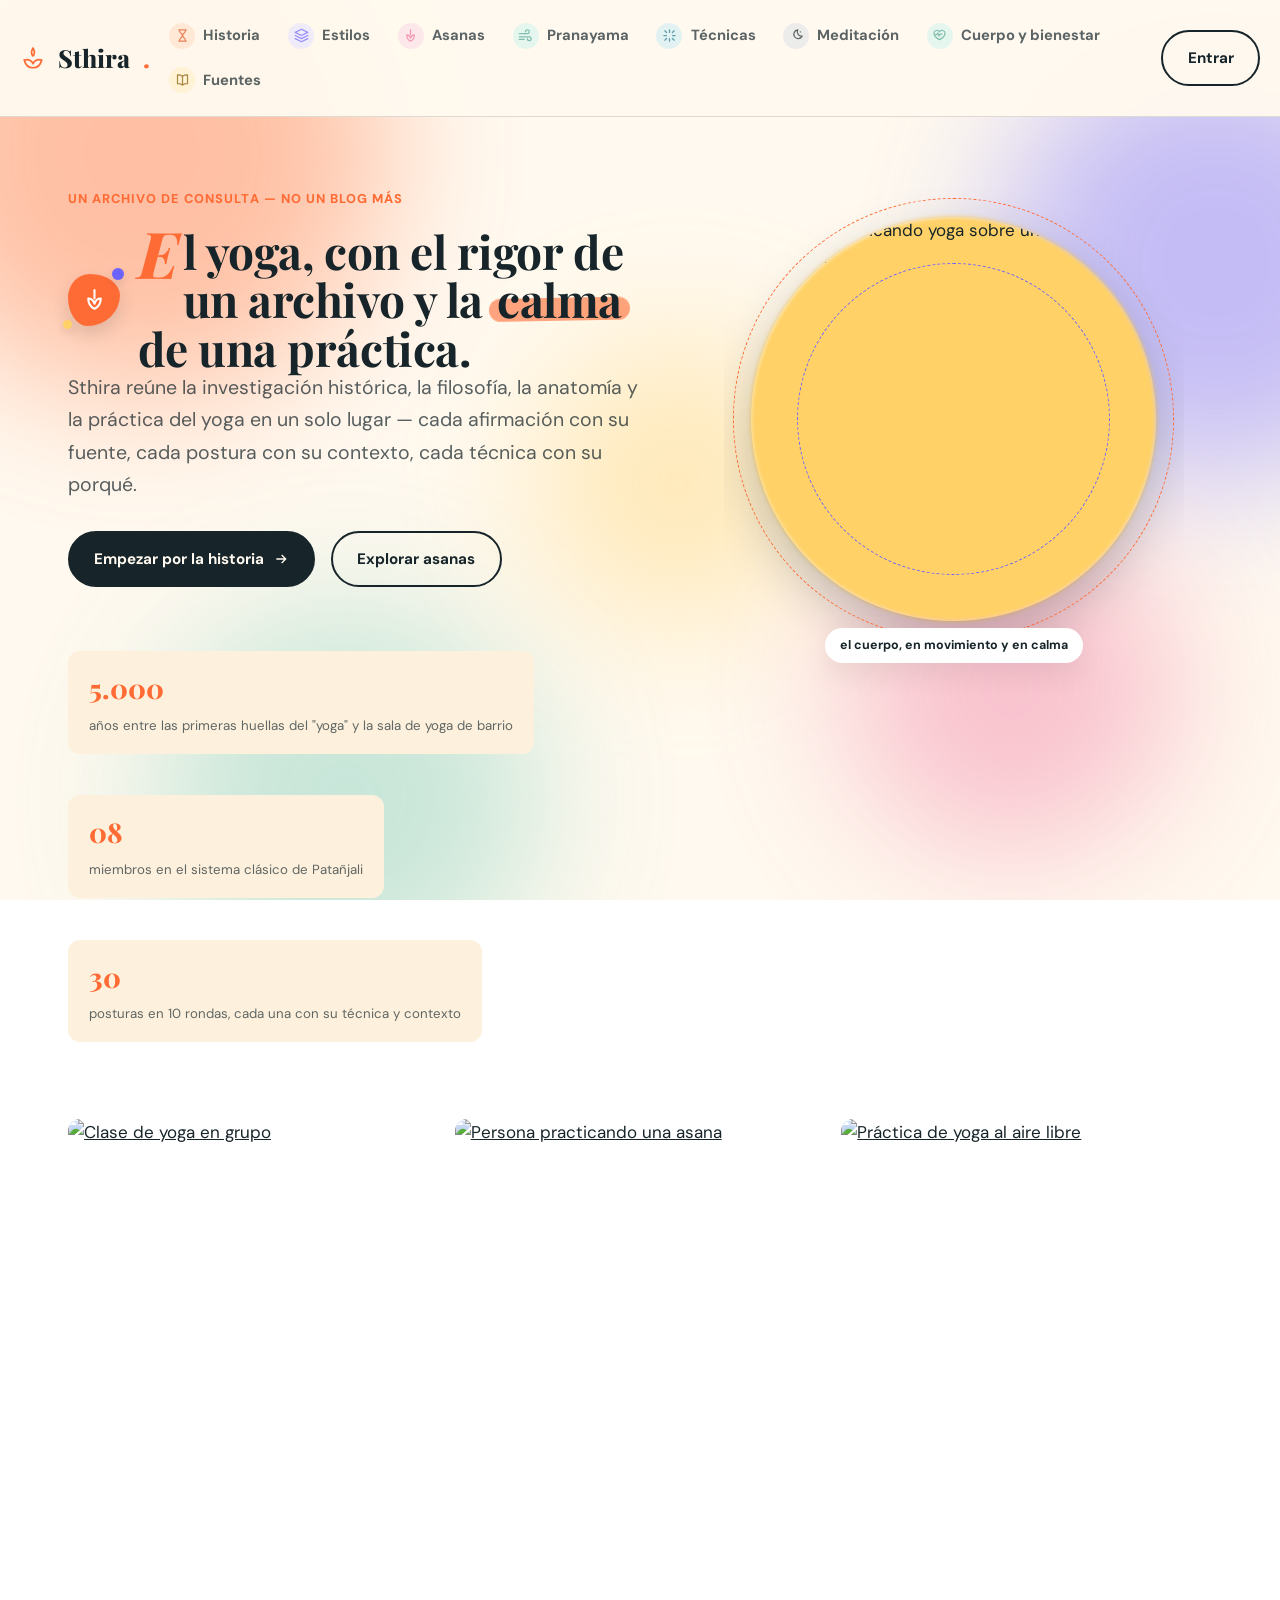
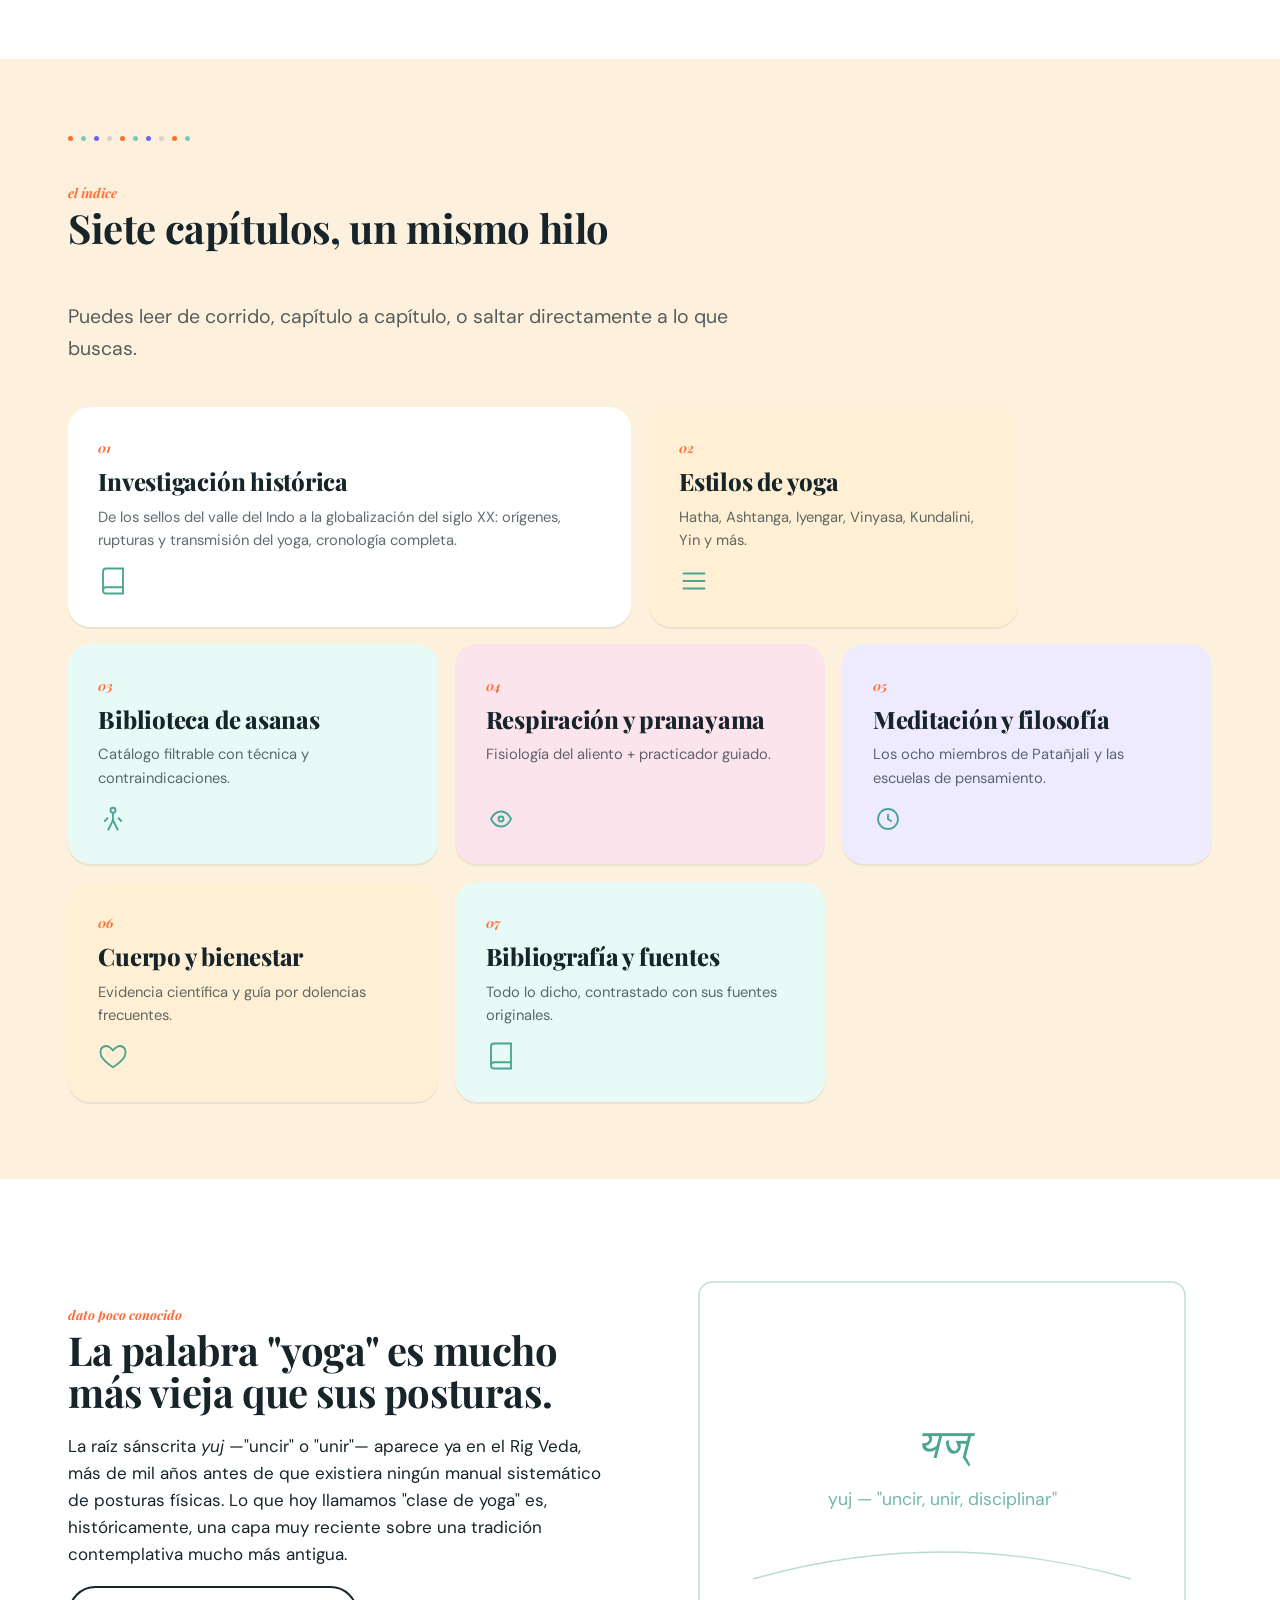
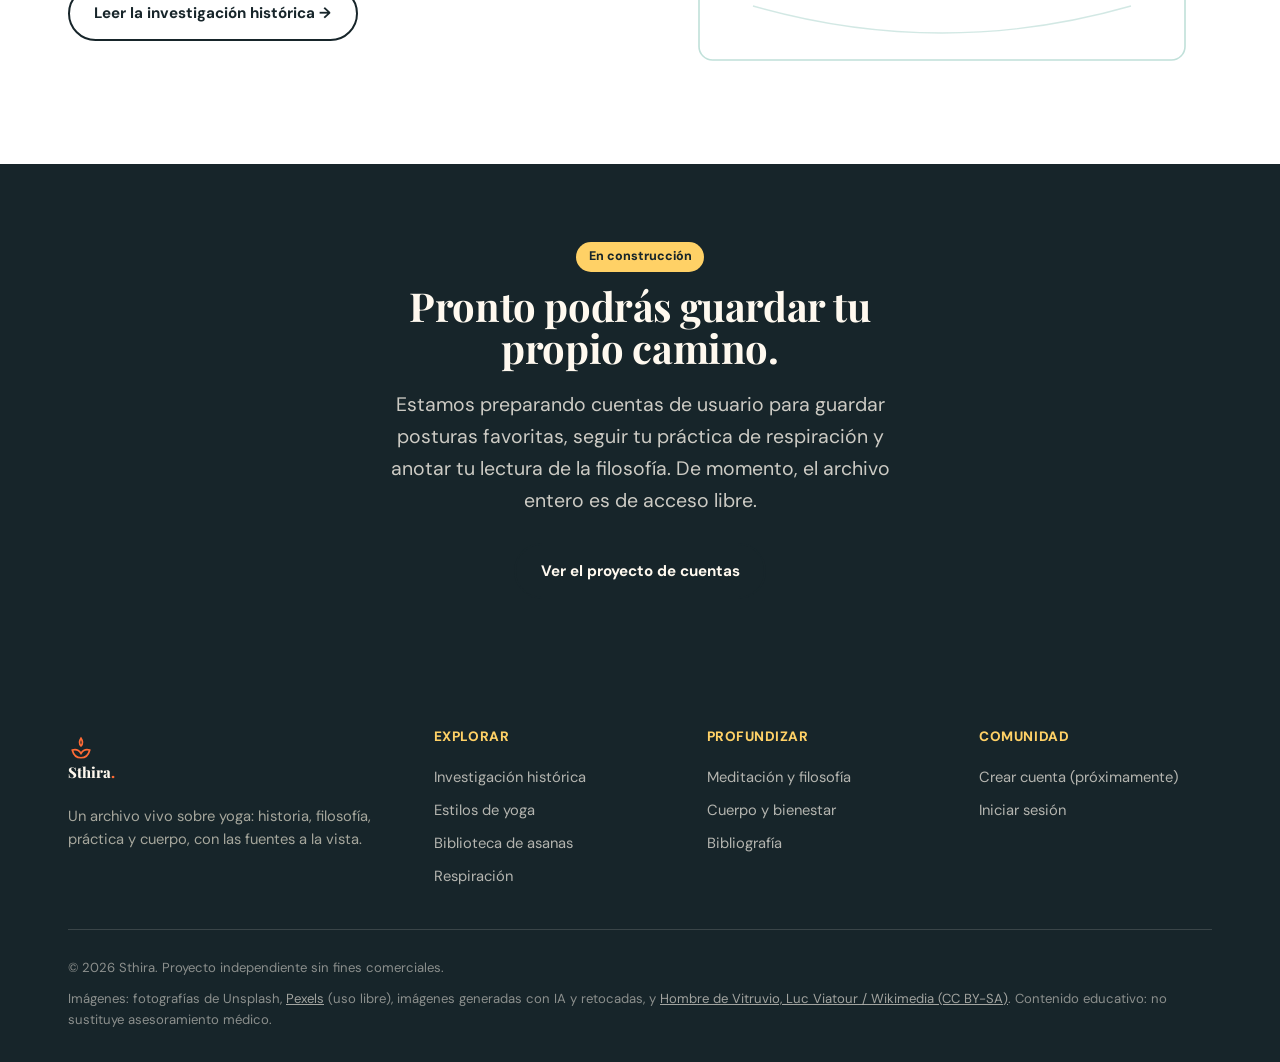
==== index.html @ c4724c8c "Anade fotos de Baddha Konasana y Malasana y actualiza textos - Fotos propias en Angulo atado y Guirn" ====
﻿<!DOCTYPE html>
<html lang="es">
<head>
<meta charset="UTF-8">
<meta name="viewport" content="width=device-width, initial-scale=1.0">
<meta name="google-site-verification" content="AKSec8oZt4hcXTDNZvtYRy0abEBon9vSkRUZKXceVME" />
<title>Sthira — un archivo vivo sobre yoga</title>
<meta name="description" content="Historia, filosofía, asanas, respiración y ciencia del yoga, con las fuentes siempre a la vista.">
<meta name="robots" content="index, follow">
<link rel="canonical" href="https://www.insideout.es/">
<meta property="og:type" content="website">
<meta property="og:site_name" content="Sthira">
<meta property="og:locale" content="es_ES">
<meta property="og:title" content="Sthira — un archivo vivo sobre yoga">
<meta property="og:description" content="Historia, filosofía, asanas, respiración y ciencia del yoga, con las fuentes siempre a la vista.">
<meta property="og:url" content="https://www.insideout.es/">
<meta property="og:image" content="https://images.unsplash.com/photo-1484452330304-377cdeb05340?auto=format&fit=crop&w=1200&h=630&q=80">
<meta name="twitter:card" content="summary_large_image">
<meta name="twitter:title" content="Sthira — un archivo vivo sobre yoga">
<meta name="twitter:description" content="Historia, filosofía, asanas, respiración y ciencia del yoga, con las fuentes siempre a la vista.">
<meta name="twitter:image" content="https://images.unsplash.com/photo-1484452330304-377cdeb05340?auto=format&fit=crop&w=1200&h=630&q=80">
<link rel="stylesheet" href="css/styles.css?v=18">
<script type="application/ld+json">
{
  "@context": "https://schema.org",
  "@type": "WebSite",
  "name": "Sthira",
  "url": "https://www.insideout.es/",
  "description": "Historia, filosofía, asanas, respiración y ciencia del yoga, con las fuentes siempre a la vista.",
  "inLanguage": "es",
  "publisher": {
    "@type": "Organization",
    "name": "Sthira",
    "url": "https://www.insideout.es/"
  }
}
</script>
</head>
<body>
<div class="mesh-bg" aria-hidden="true">
  <span class="m1"></span><span class="m2"></span><span class="m3"></span><span class="m4"></span><span class="m5"></span>
</div>

<header class="site-header">
  <nav class="container nav">
    <a href="index.html" class="logo">
      <svg class="mark" viewBox="0 0 24 24" fill="none" stroke="currentColor" stroke-width="1.6"><path d="M12 3c-2 3-2 5 0 7 2-2 2-4 0-7Z"/><path d="M4 14c3-1 6 0 8 3 2-3 5-4 8-3-1 4-4 7-8 7s-7-3-8-7Z"/></svg>
      Sthira<em>.</em>
    </a>
    <button class="nav-toggle" aria-label="Abrir menú" aria-expanded="false">
      <svg viewBox="0 0 24 24" fill="none" stroke="currentColor" stroke-width="1.8"><path d="M3 6h18M3 12h18M3 18h18"/></svg>
    </button>
    <ul class="nav-links">
      <li class="nav-home"><a href="index.html" class="active"><span class="nav-icon nic-orange"><svg viewBox="0 0 24 24" fill="none" stroke="currentColor" stroke-width="2" stroke-linecap="round" stroke-linejoin="round"><path d="M3 10.5 12 3l9 7.5"/><path d="M5 9.5V21h14V9.5"/><path d="M9 21v-6h6v6"/></svg></span>Inicio</a></li>
      <li><a href="historia.html"><span class="nav-icon nic-orange"><svg viewBox="0 0 24 24" fill="none" stroke="currentColor" stroke-width="2" stroke-linecap="round" stroke-linejoin="round"><path d="M6 3h12M6 21h12M7 3c0 5 5 6 5 9s-5 4-5 9M17 3c0 5-5 6-5 9s5 4 5 9"/></svg></span>Historia</a></li>
      <li><a href="estilos.html"><span class="nav-icon nic-purple"><svg viewBox="0 0 24 24" fill="none" stroke="currentColor" stroke-width="2" stroke-linecap="round" stroke-linejoin="round"><path d="M12 2 2 7l10 5 10-5-10-5Z"/><path d="M2 12l10 5 10-5"/><path d="M2 17l10 5 10-5"/></svg></span>Estilos</a></li>
      <li><a href="asanas.html"><span class="nav-icon nic-pink"><svg viewBox="0 0 24 24" fill="none" stroke="currentColor" stroke-width="2" stroke-linecap="round" stroke-linejoin="round"><path d="M12 21c-4-2-6-6-6-10 3 0 5 2 6 5 1-3 3-5 6-5 0 4-2 8-6 10Z"/><path d="M12 11V3"/></svg></span>Asanas</a></li>
      <li><a href="respiracion.html"><span class="nav-icon nic-mint"><svg viewBox="0 0 24 24" fill="none" stroke="currentColor" stroke-width="2" stroke-linecap="round" stroke-linejoin="round"><path d="M2 9h13a3 3 0 1 0-3-3"/><path d="M2 14h16a3 3 0 1 1-3 3"/><path d="M2 18h8"/></svg></span>Pranayama</a></li>
      <li><a href="tecnicas.html"><span class="nav-icon nic-teal"><svg viewBox="0 0 24 24" fill="none" stroke="currentColor" stroke-width="2" stroke-linecap="round" stroke-linejoin="round"><path d="M12 3v4M12 17v4M4.5 4.5l2.8 2.8M16.7 16.7l2.8 2.8M3 12h4M17 12h4M4.5 19.5l2.8-2.8M16.7 7.3l2.8-2.8"/></svg></span>Técnicas</a></li>
      <li><a href="meditacion.html"><span class="nav-icon nic-ink"><svg viewBox="0 0 24 24" fill="none" stroke="currentColor" stroke-width="2" stroke-linecap="round" stroke-linejoin="round"><path d="M14 3a7 7 0 1 0 7 10 7 7 0 0 1-7-10Z"/><circle cx="18.2" cy="6.3" r="1" fill="currentColor" stroke="none"/></svg></span>Meditación</a></li>
      <li><a href="bienestar.html"><span class="nav-icon nic-mint"><svg viewBox="0 0 24 24" fill="none" stroke="currentColor" stroke-width="2" stroke-linecap="round" stroke-linejoin="round"><path d="M20.8 8.6c0 5-8.8 10-8.8 10s-8.8-5-8.8-10a4.8 4.8 0 0 1 8.8-2.7 4.8 4.8 0 0 1 8.8 2.7Z"/><path d="M5.5 10.5h2.3l1.5-2.6L11.5 13l1.4-3.3h3.1"/></svg></span>Cuerpo y bienestar</a></li>
      <li><a href="bibliografia.html"><span class="nav-icon nic-yellow"><svg viewBox="0 0 24 24" fill="none" stroke="currentColor" stroke-width="2" stroke-linecap="round" stroke-linejoin="round"><path d="M12 5C10 3.5 7 3 4 3v14c3 0 6 .5 8 2 2-1.5 5-2 8-2V3c-3 0-6 .5-8 2Z"/><path d="M12 5v14"/></svg></span>Fuentes</a></li>
    </ul>
    <div class="nav-actions">
      <a href="cuenta.html" class="btn btn-ghost">Entrar</a>
    </div>
  </nav>
</header>

<main>
  <!-- HERO -->
  <section class="hero">
    <div class="container hero-grid">
      <div>
        <span class="hero-kicker">Un archivo de consulta — no un blog más</span>
        <div class="title-row">
          <div class="title-badge-wrap">
          <div class="title-badge badge-orange">
            <svg viewBox="0 0 24 24" fill="none" stroke="currentColor" stroke-width="2" stroke-linecap="round" stroke-linejoin="round"><path d="M12 21c-4-2-6-6-6-10 3 0 5 2 6 5 1-3 3-5 6-5 0 4-2 8-6 10Z"/><path d="M12 11V3"/></svg>
          </div>
          <span class="sticker-dot" style="width:12px;height:12px; background:var(--purple); top:-6px; right:-4px;"></span>
          <span class="sticker-dot" style="width:9px;height:9px; background:var(--yellow); bottom:-3px; left:-5px; animation-delay:-1.4s;"></span>
        </div>
          <h1><span class="dropcap">E</span>l yoga, con el rigor de un archivo y la <span class="marker" style="--mk:var(--orange)">calma</span> de una práctica.</h1>
        </div>
        <p class="lede">Sthira reúne la investigación histórica, la filosofía, la anatomía y la práctica del yoga en un solo lugar — cada afirmación con su fuente, cada postura con su contexto, cada técnica con su porqué.</p>
        <div class="hero-actions">
          <a href="historia.html" class="btn btn-solid">Empezar por la historia <svg viewBox="0 0 24 24" fill="none" stroke="currentColor" stroke-width="2"><path d="M5 12h14M13 6l6 6-6 6"/></svg></a>
          <a href="asanas.html" class="btn btn-ghost">Explorar asanas</a>
        </div>

        <div class="facts-strip">
          <div class="fact"><span class="fact-num">5.000</span><span class="fact-label">años entre las primeras huellas del "yoga" y la sala de yoga de barrio</span></div>
          <div class="fact"><span class="fact-num">08</span><span class="fact-label">miembros en el sistema clásico de Patañjali</span></div>
          <div class="fact"><span class="fact-num">30</span><span class="fact-label">posturas en 10 rondas, cada una con su técnica y contexto</span></div>
        </div>
      </div>

      <div class="photo-hero-wrap">
        <div class="photo-hero">
          <div class="halo"></div>
          <img src="https://images.unsplash.com/photo-1484452330304-377cdeb05340?auto=format&fit=crop&w=900&q=80" alt="Silueta practicando yoga sobre un acantilado al atardecer">
          <div class="orbit"></div>
          <div class="orbit orbit-b"></div>
        </div>
        <div class="photo-caption">el cuerpo, en movimiento y en calma</div>
      </div>
    </div>
  </section>

  <!-- GALERÍA -->
  <section>
    <div class="container">
      <div class="gallery">
        <a href="estilos.html"><img src="https://images.unsplash.com/photo-1544367567-0f2fcb009e0b?auto=format&fit=crop&w=800&q=80" alt="Clase de yoga en grupo"></a>
        <a href="asanas.html"><img src="https://images.unsplash.com/photo-1518611012118-696072aa579a?auto=format&fit=crop&w=800&q=80" alt="Persona practicando una asana"></a>
        <a href="bienestar.html"><img src="https://images.unsplash.com/photo-1506126613408-eca07ce68773?auto=format&fit=crop&w=800&q=80" alt="Práctica de yoga al aire libre"></a>
      </div>
    </div>
  </section>

  <!-- MAPA DEL SITIO -->
  <section class="section-alt">
    <div class="container">
      <div class="dot-rule"><span></span><span></span><span></span><span></span><span></span><span></span><span></span><span></span><span></span><span></span></div>
      <div class="section-head">
        <div>
          <span class="num">el índice</span>
          <h2 class="mt-0">Siete capítulos, un mismo hilo</h2>
        </div>
        <p class="lede" style="margin:0;">Puedes leer de corrido, capítulo a capítulo, o saltar directamente a lo que buscas.</p>
      </div>
      <div class="bento">
        <a href="historia.html" class="bento-item big">
          <span class="num">01</span>
          <h4>Investigación histórica</h4>
          <p>De los sellos del valle del Indo a la globalización del siglo XX: orígenes, rupturas y transmisión del yoga, cronología completa.</p>
          <svg class="icon" viewBox="0 0 24 24" fill="none" stroke="currentColor" stroke-width="1.5"><path d="M4 19.5A2.5 2.5 0 0 1 6.5 17H20"/><path d="M6.5 2H20v20H6.5A2.5 2.5 0 0 1 4 19.5v-15A2.5 2.5 0 0 1 6.5 2Z"/></svg>
          <span class="go">→</span>
        </a>
        <a href="estilos.html" class="bento-item">
          <span class="num">02</span>
          <h4>Estilos de yoga</h4>
          <p>Hatha, Ashtanga, Iyengar, Vinyasa, Kundalini, Yin y más.</p>
          <svg class="icon" viewBox="0 0 24 24" fill="none" stroke="currentColor" stroke-width="1.5"><path d="M3 12h18M3 6h18M3 18h18"/></svg>
          <span class="go">→</span>
        </a>
        <a href="asanas.html" class="bento-item">
          <span class="num">03</span>
          <h4>Biblioteca de asanas</h4>
          <p>Catálogo filtrable con técnica y contraindicaciones.</p>
          <svg class="icon" viewBox="0 0 24 24" fill="none" stroke="currentColor" stroke-width="1.5"><circle cx="12" cy="5" r="2"/><path d="M12 7v6l-4 8M12 13l4 8M8 11l-3 3M16 11l3 3"/></svg>
          <span class="go">→</span>
        </a>
        <a href="respiracion.html" class="bento-item">
          <span class="num">04</span>
          <h4>Respiración y pranayama</h4>
          <p>Fisiología del aliento + practicador guiado.</p>
          <svg class="icon" viewBox="0 0 24 24" fill="none" stroke="currentColor" stroke-width="1.5"><path d="M4 12c2-4 5-6 8-6s6 2 8 6c-2 4-5 6-8 6s-6-2-8-6Z"/><circle cx="12" cy="12" r="2"/></svg>
          <span class="go">→</span>
        </a>
        <a href="meditacion.html" class="bento-item">
          <span class="num">05</span>
          <h4>Meditación y filosofía</h4>
          <p>Los ocho miembros de Patañjali y las escuelas de pensamiento.</p>
          <svg class="icon" viewBox="0 0 24 24" fill="none" stroke="currentColor" stroke-width="1.5"><circle cx="12" cy="12" r="8"/><path d="M12 8v4l3 2"/></svg>
          <span class="go">→</span>
        </a>
        <a href="bienestar.html" class="bento-item">
          <span class="num">06</span>
          <h4>Cuerpo y bienestar</h4>
          <p>Evidencia científica y guía por dolencias frecuentes.</p>
          <svg class="icon" viewBox="0 0 24 24" fill="none" stroke="currentColor" stroke-width="1.5"><path d="M12 21s-7-4.5-9.5-9C1 8 2.5 4 6.5 4c2 0 3.5 1.2 5.5 3.5C14 5.2 15.5 4 17.5 4 21.5 4 23 8 21.5 12 19 16.5 12 21 12 21Z"/></svg>
          <span class="go">→</span>
        </a>
        <a href="bibliografia.html" class="bento-item">
          <span class="num">07</span>
          <h4>Bibliografía y fuentes</h4>
          <p>Todo lo dicho, contrastado con sus fuentes originales.</p>
          <svg class="icon" viewBox="0 0 24 24" fill="none" stroke="currentColor" stroke-width="1.5"><path d="M4 19.5A2.5 2.5 0 0 1 6.5 17H20"/><path d="M6.5 2H20v20H6.5A2.5 2.5 0 0 1 4 19.5v-15A2.5 2.5 0 0 1 6.5 2Z"/></svg>
          <span class="go">→</span>
        </a>
      </div>
    </div>
  </section>

  <!-- DATO DESTACADO -->
  <section>
    <div class="container split">
      <div>
        <span class="num">dato poco conocido</span>
        <h2>La palabra "yoga" es mucho más vieja que sus posturas.</h2>
        <p>La raíz sánscrita <em>yuj</em> —"uncir" o "unir"— aparece ya en el Rig Veda, más de mil años antes de que existiera ningún manual sistemático de posturas físicas. Lo que hoy llamamos "clase de yoga" es, históricamente, una capa muy reciente sobre una tradición contemplativa mucho más antigua.</p>
        <a href="historia.html" class="btn btn-ghost">Leer la investigación histórica →</a>
      </div>
      <svg viewBox="0 0 400 320" style="color:var(--mint-d);">
        <rect x="20" y="20" width="360" height="280" rx="10" fill="none" stroke="currentColor" stroke-width="1.2" opacity="0.35"/>
        <text x="200" y="150" text-anchor="middle" font-family="Playfair Display, serif" font-style="italic" font-size="30" fill="currentColor">यज्</text>
        <text x="200" y="185" text-anchor="middle" font-family="DM Sans, sans-serif" font-size="13" fill="currentColor" opacity="0.8">yuj — "uncir, unir, disciplinar"</text>
        <path d="M60 240 Q200 200 340 240" fill="none" stroke="currentColor" stroke-width="1" opacity="0.4"/>
        <path d="M60 260 Q200 300 340 260" fill="none" stroke="currentColor" stroke-width="1" opacity="0.25"/>
      </svg>
    </div>
  </section>

  <!-- CUENTA / CTA -->
  <section class="bg-ink">
    <div class="container center" style="max-width:640px;">
      <span class="pill" style="background: var(--yellow); color: var(--ink);">En construcción</span>
      <h2 style="margin-top:.8rem;">Pronto podrás guardar tu propio camino.</h2>
      <p class="lede" style="margin:0 auto 1.6rem;">Estamos preparando cuentas de usuario para guardar posturas favoritas, seguir tu práctica de respiración y anotar tu lectura de la filosofía. De momento, el archivo entero es de acceso libre.</p>
      <a href="cuenta.html" class="btn btn-solid">Ver el proyecto de cuentas</a>
    </div>
  </section>
</main>

<footer class="site-footer">
  <div class="container">
    <div class="footer-grid">
      <div>
        <a href="index.html" class="logo" style="margin-bottom:1rem; color:var(--cream);">
          <svg class="mark" viewBox="0 0 24 24" fill="none" stroke="currentColor" stroke-width="1.6"><path d="M12 3c-2 3-2 5 0 7 2-2 2-4 0-7Z"/><path d="M4 14c3-1 6 0 8 3 2-3 5-4 8-3-1 4-4 7-8 7s-7-3-8-7Z"/></svg>
          Sthira<em>.</em>
        </a>
        <p style="max-width:34ch; font-size:.92rem; color:rgba(243,236,218,0.65);">Un archivo vivo sobre yoga: historia, filosofía, práctica y cuerpo, con las fuentes a la vista.</p>
      </div>
      <div>
        <h4>Explorar</h4>
        <a href="historia.html">Investigación histórica</a>
        <a href="estilos.html">Estilos de yoga</a>
        <a href="asanas.html">Biblioteca de asanas</a>
        <a href="respiracion.html">Respiración</a>
      </div>
      <div>
        <h4>Profundizar</h4>
        <a href="meditacion.html">Meditación y filosofía</a>
        <a href="bienestar.html">Cuerpo y bienestar</a>
        <a href="bibliografia.html">Bibliografía</a>
      </div>
      <div>
        <h4>Comunidad</h4>
        <a href="cuenta.html">Crear cuenta (próximamente)</a>
        <a href="cuenta.html">Iniciar sesión</a>
      </div>
    </div>
    <div class="footer-bottom">
      <span>© <span class="year"></span> Sthira. Proyecto independiente sin fines comerciales.</span>
      <span>Imágenes: fotografías de Unsplash, <a href="https://www.pexels.com/es-es/license/" target="_blank" rel="noopener">Pexels</a> (uso libre), imágenes generadas con IA y retocadas, y <a href="https://commons.wikimedia.org/wiki/File:Da_Vinci_Vitruve_Luc_Viatour.jpg" target="_blank" rel="noopener">Hombre de Vitruvio, Luc Viatour / Wikimedia (CC BY-SA)</a>. Contenido educativo: no sustituye asesoramiento médico.</span>
    </div>
  </div>
</footer>

<script src="js/main.js?v=18"></script>
</body>
</html>
---- css/styles.css ----
/* =========================================================
   STHIRA — sistema de diseño v3 ("vistoso")
   Tipografía: Playfair Display (titulares) + DM Sans (cuerpo)
   Paleta viva de bloques de color + fotografía real
   ========================================================= */

@import url('https://fonts.googleapis.com/css2?family=Playfair+Display:ital,wght@0,600;0,700;0,800;1,600&family=DM+Sans:wght@400;500;600;700;800&family=Noto+Sans+Devanagari:wght@400;600&display=swap');

:root{
  --ink:      #17252A;
  --ink-2:    #223339;
  --cream:    #FFF9EF;
  --cream-2:  #FDF1DD;
  --orange:   #FF6B35;
  --orange-d: #E2551F;
  --yellow:   #FFD166;
  --mint:     #77CBB9;
  --mint-d:   #4CA593;
  --pink:     #EF709B;
  --purple:   #6C63FF;
  --line: rgba(23,37,42,0.14);
  --line-soft: rgba(23,37,42,0.08);

  --serif: 'Playfair Display', Georgia, serif;
  --sans: 'DM Sans', -apple-system, BlinkMacSystemFont, sans-serif;
  --deva: 'Noto Sans Devanagari', var(--serif);

  --maxw: 1240px;
  --radius: 22px;
  --radius-s: 12px;
  --pill: 999px;
}

*,*::before,*::after{ box-sizing: border-box; }
html{ scroll-behavior: smooth; }
body{
  margin:0;
  color: var(--ink);
  font-family: var(--sans);
  font-size: 17px;
  line-height: 1.6;
  -webkit-font-smoothing: antialiased;
}

img,svg{ max-width:100%; display:block; }
a{ color: inherit; }
ul{ margin:0; padding:0; list-style:none; }

h1,h2,h3,h4{
  font-family: var(--serif);
  font-weight: 700;
  line-height: 1.05;
  margin: 0 0 .5em 0;
  color: var(--ink);
  letter-spacing: -0.01em;
}
h1{ font-size: clamp(2rem, 3.6vw, 3.1rem); }
h2{ font-size: clamp(1.7rem, 3.4vw, 2.5rem); }
h3{ font-size: 1.5rem; font-weight: 700;}
h4{ font-size: 1.1rem; font-weight:700; font-family: var(--sans); }

p{ margin: 0 0 1em 0; max-width: 66ch; }
.lede{ font-size: 1.22rem; color: var(--ink); opacity:.72; max-width: 54ch; font-weight:400; line-height:1.65; }

.container{ max-width: var(--maxw); margin: 0 auto; padding: 0 clamp(1.25rem, 4vw, 3rem); }

.dropcap{
  float:left; font-family: var(--serif); font-style:italic; color: var(--orange);
  font-size: 1.4em; line-height: .8; padding-right:.07em; font-weight:800;
}

/* Buttons — full pill, bold */
.btn{
  display:inline-flex; align-items:center; gap:.55em;
  font-family: var(--sans); font-weight:700; font-size:.95rem;
  padding:.9em 1.6em;
  border-radius: var(--pill);
  border: 2px solid var(--ink);
  background: transparent;
  color: var(--ink);
  cursor:pointer;
  text-decoration:none;
  transition: background .18s ease, color .18s ease, transform .12s ease;
}
.btn svg{ width:16px; height:16px; transition: transform .18s ease; }
.btn:hover{ transform: translateY(-2px); }
.btn:hover svg{ transform: translateX(3px); }
.btn-solid{ background: var(--ink); color: var(--cream); border-color: var(--ink); }
.btn-solid:hover{ background: var(--orange); border-color: var(--orange); color:#fff; }
.btn-ghost{ border-color: var(--ink); }
.btn-ghost:hover{ background: var(--ink); color: var(--cream); }
.btn[disabled], .btn.is-disabled{ opacity:.45; cursor:not-allowed; transform:none !important; }

.pill{
  display:inline-flex; align-items:center; gap:.5em; font-size:.78rem; font-weight:800;
  padding:.4em 1em; border-radius:var(--pill);
  background: var(--yellow); color: var(--ink);
}

.num{
  font-family: var(--serif); font-style: italic; color: var(--orange);
  font-size: .82rem; font-weight:700;
}

.dot-rule{ display:flex; gap:8px; align-items:center; margin: 0 0 2.4rem; }
.dot-rule span{ width:5px; height:5px; border-radius:50%; background: var(--line); }
.dot-rule span:nth-child(4n+1){ background: var(--orange); }
.dot-rule span:nth-child(4n+2){ background: var(--mint); }
.dot-rule span:nth-child(4n+3){ background: var(--purple); }

/* =============== HEADER / NAV =============== */
.site-header{
  position: sticky; top:0; z-index:50;
  background: rgba(255,249,239,0.96);
  backdrop-filter: blur(10px);
  border-bottom: 1px solid var(--line);
}
.nav{ display:flex; align-items:center; justify-content:space-between; padding: 1rem 0; gap: 1.5rem; }
.logo{
  font-family: var(--serif); font-size:1.55rem; font-weight:800;
  text-decoration:none; display:flex; align-items:center; gap:.5em;
  white-space: nowrap; color: var(--ink);
}
.logo .mark{ width:26px; height:26px; color: var(--orange); flex:none; }
.logo em{ font-style:normal; color: var(--orange); }

.nav-links{ display:flex; gap: .35rem; align-items:center; font-size:.92rem; font-weight:700; flex-wrap:wrap; }
.nav-links a{
  text-decoration:none; color: var(--ink); opacity:.7;
  padding: .45em 1em .45em .5em; border-radius: var(--pill);
  display:inline-flex; align-items:center; gap:.55em;
  transition: all .15s ease;
}
.nav-links a:hover{ opacity:1; background: var(--cream-2); }
.nav-links a.active{ opacity:1; background: var(--ink); color: var(--cream); }

.nav-icon{
  width:26px; height:26px; border-radius:50%; flex:none;
  display:inline-flex; align-items:center; justify-content:center;
  transition: transform .25s cubic-bezier(.34,1.56,.64,1);
}
.nav-icon svg{ width:15px; height:15px; }
.nav-links a:hover .nav-icon{ transform: rotate(-12deg) scale(1.15); }
.nav-links a.active .nav-icon{ transform: scale(1.08); }

.nic-orange{ background:#FFE1CE; color:var(--orange-d); }
.nic-purple{ background:#E9E6FF; color:var(--purple); }
.nic-pink{ background:#FCE0EA; color:var(--pink); }
.nic-mint{ background:#DBF5EE; color:var(--mint-d); }
.nic-ink{ background:#E4E7E8; color:var(--ink); }
.nic-yellow{ background:#FFF0CC; color:#8A5B00; }
.nic-teal{ background:#D6F0F5; color:#1D7A8C; }

.nav-actions{ display:flex; align-items:center; gap:.7rem; flex:none; }
.nav-toggle{ display:none; background:none; border:none; cursor:pointer; padding:.4rem; }
.nav-toggle svg{ width:24px;height:24px; }
.nav-home{ display:none; }

@media (max-width: 1080px){
  .nav{ flex-wrap: wrap; justify-content: flex-start; }
  .logo{ order: 1; }
  .nav-actions{ display:none; }
  .nav-toggle{ order: 2; z-index: 210; margin-left:auto; }
  .nav-links{
    display:none !important; position:fixed !important; inset:0 !important; z-index:200;
    background: linear-gradient(165deg, var(--purple) 0%, var(--pink) 48%, var(--orange) 100%) !important;
    grid-template-columns: 1fr !important; grid-auto-flow: row !important;
    align-items:stretch; justify-items:stretch;
    gap:.65rem; padding: 6.5rem clamp(1.5rem,6vw,3rem) 3rem; overflow-y:auto;
  }
  .nav-links.open{ display:grid !important; }
  .nav-links li{ width:100%; list-style:none; }
  .nav-home{ display:block; }
  .nav-links a{
    width:100%; opacity:1; color:#fff; font-size:1.25rem; font-weight:800; padding: 1.15rem 1.3rem;
    border-radius: var(--radius-s); background: rgba(255,255,255,0.16);
    display:flex; align-items:center; gap:.7em;
    backdrop-filter: blur(6px);
  }
  .nav-links a::after{ display:none; }
  .nav-links a:hover{ background: rgba(255,255,255,0.28); }
  .nav-links a.active{ background:#fff; color: var(--ink); }
  .nav-links a.active .nav-icon{ background: var(--cream-2); color:var(--ink); }
  .nav-icon{ width:36px; height:36px; background: rgba(255,255,255,0.9); }
  .nav-icon svg{ width:18px; height:18px; }
  .nav-toggle{ display:flex; color: var(--ink); position:relative; }
  .nav-toggle.open{ color: var(--cream); }
}
/* El backdrop-filter del header crea un "containing block" para sus
   descendientes fixed, así que el menú a pantalla completa quedaba
   encajado dentro de la caja del header en vez de cubrir el viewport. */
body.nav-open .site-header{ backdrop-filter:none; }
@media (max-width: 380px){
  .nav-actions .btn{ padding: .7em 1.1em; font-size:.88rem; }
}

/* =============== HERO (home) =============== */
.hero{ padding: clamp(2.4rem,6vw,4.5rem) 0 0; }
.hero-grid{ display:grid; grid-template-columns: 1.05fr .95fr; gap: clamp(2rem,5vw,3.5rem); align-items:start; }
@media (max-width: 920px){ .hero-grid{ grid-template-columns:1fr; } }

.hero-kicker{
  font-size:.8rem; font-weight:800; letter-spacing:.08em; color: var(--orange);
  margin-bottom:1.1rem; display:block; text-transform:uppercase;
}
.hero h1{ margin-bottom:.5em; }
.hero h1 em{ font-style:italic; color: var(--purple); }
.hero-actions{ display:flex; gap:1rem; margin-top:1.9rem; flex-wrap:wrap; }

.facts-strip{ display:flex; margin-top: clamp(2.6rem,6vw,4rem); gap: clamp(1.4rem,4vw,2.6rem); flex-wrap:wrap; }
.fact{ padding: 1rem 1.3rem; border-radius: var(--radius-s); background: var(--cream-2); }
.fact .fact-num{ font-family:var(--serif); font-weight:800; font-size:1.7rem; color:var(--orange); display:block; }
.fact .fact-label{ font-size:.83rem; color:var(--ink); opacity:.68; max-width:18ch; }

/* Photo hero — circular, halo, orbit ring (home) */
.photo-hero-wrap{ position:relative; width:100%; max-width:460px; margin:0 auto; }
.photo-hero{ position:relative; width:100%; aspect-ratio:1/1; overflow:hidden; }
.photo-hero .halo{ position:absolute; inset:6%; border-radius:50%; background: var(--yellow); filter: blur(2px); }
.photo-hero img{
  position:relative; width:88%; aspect-ratio:1/1; object-fit:cover; border-radius:50%;
  margin: 6% auto 0; box-shadow: 0 20px 50px rgba(23,37,42,0.25);
}
.photo-hero .orbit{ position:absolute; inset:2%; border:1.5px dashed var(--orange); border-radius:50%; animation: spin 34s linear infinite; }
.photo-hero .orbit-b{ inset:16%; border-color: var(--purple); animation-direction:reverse; animation-duration:24s; }
@keyframes spin{ to{ transform: rotate(360deg); } }
.photo-caption{
  position:absolute; left:50%; bottom:-14px; transform:translateX(-50%);
  background:#fff; padding:.6em 1.2em; border-radius:var(--pill); font-size:.78rem; font-weight:700;
  box-shadow: 0 10px 30px rgba(0,0,0,0.08); white-space:nowrap;
}
@media (prefers-reduced-motion: reduce){ .orbit, .orbit-b{ animation:none; } }

/* Photo band — full-width banner (aún se usa en index para la galería, no en capítulos) */
.photo-band{
  position:relative; margin: 0 0 0; border-radius: var(--radius); overflow:hidden;
  aspect-ratio: 21/5.5; max-height:260px;
}
.photo-band img{ width:100%; height:100%; object-fit:cover; }
.photo-band .band-caption{
  position:absolute; left:1.2rem; bottom:1.2rem; background: rgba(23,37,42,0.82); color:#fff;
  padding:.5em 1em; border-radius: var(--pill); font-size:.78rem; font-weight:600;
}
@media (max-width:700px){ .photo-band{ aspect-ratio: 16/9; max-height:200px; } }

/* Blob card — tarjeta fotográfica orgánica y juguetona para las cabeceras de capítulo */
.blob-wrap{ position:relative; width:100%; max-width:320px; margin:0 auto; }
.blob-card{
  position:relative; width:100%; aspect-ratio:1/1;
  border-radius: 44% 56% 48% 52% / 55% 42% 58% 45%;
  box-shadow: 0 20px 45px rgba(23,37,42,0.16);
  transform: rotate(-4deg);
  overflow:hidden;
  border: 8px solid #fff;
  transition: transform .3s ease;
}
.blob-card:hover{ transform: rotate(-1deg) scale(1.02); }
.blob-card img{ width:100%; height:100%; object-fit:cover; display:block; }
.blob-ring{
  position:absolute; inset:9%; border:2px dashed rgba(255,255,255,0.7); border-radius:50%;
  animation: spin 26s linear infinite; pointer-events:none;
}
.blob-sticker{
  position:absolute; background:#fff; border-radius:14px; padding:.5em .85em;
  box-shadow: 0 10px 24px rgba(23,37,42,0.16); font-weight:800; font-size:.76rem; color:var(--ink);
  white-space:nowrap;
}
.blob-sticker.s1{ top:4%; right:-8%; transform: rotate(7deg); }
.blob-sticker.s2{ bottom:2%; left:-10%; transform: rotate(-6deg); }
.blob-orange{ border-color: var(--orange); } .blob-orange .blob-ring{ border-color: rgba(255,107,53,.55); }
.blob-purple{ border-color: var(--purple); } .blob-purple .blob-ring{ border-color: rgba(108,99,255,.55); }
.blob-pink{ border-color: var(--pink); } .blob-pink .blob-ring{ border-color: rgba(239,112,155,.55); }
.blob-mint{ border-color: var(--mint-d); } .blob-mint .blob-ring{ border-color: rgba(76,165,147,.5); }
.blob-ink{ border-color: var(--ink); } .blob-ink .blob-ring{ border-color: rgba(23,37,42,.4); }
.blob-yellow{ border-color: var(--yellow); } .blob-yellow .blob-ring{ border-color: rgba(255,209,102,.7); }
.blob-teal{ border-color: #1D7A8C; } .blob-teal .blob-ring{ border-color: rgba(29,122,140,.5); }
@media (max-width:700px){ .blob-wrap{ max-width:220px; } }

/* Gallery grid */
.gallery{ display:grid; grid-template-columns: repeat(3,1fr); gap:1rem; }
.gallery a{ display:block; border-radius: var(--radius-s); overflow:hidden; aspect-ratio: 4/5; }
.gallery img{ width:100%; height:100%; object-fit:cover; transition: transform .3s ease; }
.gallery a:hover img{ transform: scale(1.05); }
@media (max-width:760px){ .gallery{ grid-template-columns: 1fr 1fr; } .gallery a:first-child{ grid-column: span 2; aspect-ratio: 16/9;} }

/* =============== SECTION SCAFFOLDING =============== */
section{ padding: clamp(2.8rem,6vw,5rem) 0; }
.section-alt{ background: var(--cream-2); }
.bg-ink{ background: var(--ink); color: var(--cream); }
.bg-ink h2, .bg-ink h3, .bg-ink h1{ color: var(--cream); }
.bg-ink p, .bg-ink .lede{ color: var(--cream); opacity:.78; }
.bg-ink .num{ color: var(--yellow); }
.bg-ink .dot-rule span{ background: rgba(255,249,239,0.25); }

.bg-purple{ background: var(--purple); color: #fff; }
.bg-purple h2,.bg-purple h3{ color:#fff; }
.bg-purple p, .bg-purple .lede{ color:#fff; opacity:.88; }
.bg-purple .num{ color: var(--yellow); }

.bg-mint{ background: var(--mint); color: var(--ink); }
.bg-mint h2,.bg-mint h3{ color: var(--ink); }

.bg-yellow{ background: var(--yellow); }
.bg-pink{ background: var(--pink); color:#fff; }
.bg-pink h2,.bg-pink h3{ color:#fff; }
.bg-pink p{ color:#fff; opacity:.9; }

.bg-ink .btn-ghost, .bg-purple .btn-ghost, .bg-pink .btn-ghost{ border-color: var(--cream); color: var(--cream); }
.bg-ink .btn-ghost:hover, .bg-purple .btn-ghost:hover, .bg-pink .btn-ghost:hover{ background: var(--cream); color: var(--ink); }

.section-head{ display:flex; justify-content:space-between; align-items:flex-end; gap:2rem; margin-bottom: 2.6rem; flex-wrap:wrap; }

.split{ display:grid; grid-template-columns: 1fr 1fr; gap: clamp(2.2rem,5vw,4.5rem); align-items:center; }
.split.rev{ direction: rtl; }
.split.rev > *{ direction: ltr; }
@media (max-width: 860px){ .split{ grid-template-columns:1fr; } .split.rev{ direction:ltr; } }

/* Timeline — colorful alternating cards (inspired by reference) */
.timeline{ position:relative; border-left:2px dashed var(--line); margin-left: 6px; }
.timeline-item{ position:relative; padding: 0 0 2.6rem 2.2rem; }
.timeline-item:last-child{ padding-bottom:0; }
.timeline-item::before{ content:""; position:absolute; left:-7px; top:.35em; width:12px; height:12px; border-radius:50%; background: var(--orange); border:2px solid var(--cream); }
.timeline-era{ font-family:var(--sans); font-weight:800; color:var(--orange); font-size:.85rem; margin-bottom:.3em; display:block; text-transform:uppercase; letter-spacing:.03em;}

/* Bento grid — chapter index on homepage */
.bento{ display:grid; grid-template-columns: repeat(6, 1fr); gap:1.1rem; }
.bento-item{
  grid-column: span 2; background: #fff; border-radius: var(--radius);
  padding: 1.9rem; display:flex; flex-direction:column; gap:.7rem; text-decoration:none; color:var(--ink);
  position:relative; overflow:hidden; transition: transform .2s ease, box-shadow .2s ease;
  min-height: 220px; box-shadow: 0 2px 0 var(--line-soft);
}
.bento-item:hover{ transform: translateY(-4px); box-shadow: 0 16px 30px rgba(23,37,42,0.12); }
.bento-item.big{ grid-column: span 3; }
.bento-item .icon{ width:30px; height:30px; color: var(--mint-d); margin-top:auto; }
.bento-item h4{ font-family:var(--serif); font-weight:800; font-size:1.5rem; margin-bottom:0; }
.bento-item p{ font-size:.92rem; color:var(--ink); opacity:.68; margin-bottom:0; }
.bento-item .go{ position:absolute; top:1.7rem; right:1.7rem; font-size:1.3rem; color:var(--orange); opacity:0; transform: translate(-4px,4px); transition: all .2s ease; }
.bento-item:hover .go{ opacity:1; transform:translate(0,0); }
.bento-item:nth-child(2){ background: #FFF0D5; }
.bento-item:nth-child(3){ background: #E7FAF5; }
.bento-item:nth-child(4){ background: #FCE4EC; }
.bento-item:nth-child(5){ background: #EFEBFF; }
.bento-item:nth-child(6){ background: #FFF0D5; }
.bento-item:nth-child(7){ background: #E7FAF5; }
@media (max-width: 900px){ .bento{ grid-template-columns: repeat(2,1fr); } .bento-item, .bento-item.big{ grid-column: span 1; } }

/* Cards */
.grid{ display:grid; gap: 1.1rem; }
.grid-3{ grid-template-columns: repeat(3,1fr); }
.grid-4{ grid-template-columns: repeat(4,1fr); }
@media (max-width: 980px){ .grid-3{ grid-template-columns: repeat(2,1fr);} .grid-4{ grid-template-columns: repeat(2,1fr);} }
@media (max-width: 620px){ .grid-3,.grid-4{ grid-template-columns: 1fr; } }

.card{
  background: #fff; border-radius: var(--radius-s);
  padding: 1.6rem; display:flex; flex-direction:column; gap:.6rem;
  box-shadow: 0 2px 0 var(--line-soft);
}
.card .icon{ width:28px; height:28px; color: var(--mint-d); }
.card h4{ margin-bottom:.1em; }
.card p{ font-size:.94rem; color: var(--ink); opacity:.72; margin-bottom:0; }

.pull-quote{
  border-left: 4px solid var(--purple); padding: .2rem 0 .2rem 1.6rem; margin: 2rem 0;
  font-family: var(--serif); font-style:italic; font-weight:700; font-size:1.35rem; color: var(--ink); max-width:52ch;
}
.pull-quote cite{ display:block; font-style:normal; font-weight:500; font-family:var(--sans); font-size:.8rem; opacity:.6; margin-top:.6rem; }

/* Marco vistoso para tablas comparativas */
.table-frame{
  padding: 5px; border-radius: calc(var(--radius) + 5px);
  background: linear-gradient(120deg, var(--orange), var(--pink), var(--purple), var(--mint-d));
  box-shadow: 0 20px 45px rgba(23,37,42,0.18);
}
.table-frame-inner{ background:#fff; border-radius: var(--radius); overflow-x:auto; }
.compare-table{ width:100%; border-collapse:collapse; font-size:.88rem; min-width:760px; }
.compare-table th{
  background: var(--ink); color: var(--cream); text-align:left; padding:1em 1.1em;
  font-size:.74rem; font-weight:800; text-transform:uppercase; letter-spacing:.03em; white-space:nowrap;
}
.compare-table td{ padding:.9em 1.1em; border-bottom:1px solid var(--line); vertical-align:top; }
.compare-table tbody tr:nth-child(even) td{ background: var(--cream-2); }
.compare-table tbody tr:hover td{ background: #FFF0D5; }
.compare-table tbody tr:last-child td{ border-bottom:none; }

/* Pose cards */
.pose-card{ background: #fff; border-radius: var(--radius); overflow:hidden; display:flex; flex-direction:column; box-shadow: 0 2px 0 var(--line-soft); transition: transform .18s ease; }
.pose-card:hover{ transform: translateY(-4px); }
.pose-figure{ background: var(--cream-2); aspect-ratio: 3/2; display:flex; align-items:center; justify-content:center; padding: 1rem; }
.pose-figure svg{ width:100%; height:100%; color: var(--ink); }
.pose-figure.pose-photo{ padding:0; overflow:hidden; position:relative; }
.pose-figure.pose-placeholder{
  padding:0; overflow:hidden;
  background: linear-gradient(145deg, var(--cream-2) 0%, #FFE6D2 55%, #F1E4FA 100%);
}
.pose-figure.pose-placeholder .pose-mark{ width:30%; height:auto; color: var(--orange); opacity:.5; }
.pose-figure.pose-photo .pose-bg{
  position:absolute; inset:0; width:100%; height:100%; object-fit:fill;
  filter: blur(26px) saturate(1.15) brightness(0.97); transform: scale(1.06);
  z-index:0;
}
.pose-figure.pose-photo .pose-fg{
  position:relative; z-index:1; width:100%; height:100%; object-fit:contain;
  -webkit-mask-image: radial-gradient(ellipse 92% 92% at center, #000 30%, transparent 80%);
  mask-image: radial-gradient(ellipse 92% 92% at center, #000 30%, transparent 80%);
}
.pose-body{ padding: 1rem 1.1rem 1.15rem; display:flex; flex-direction:column; gap:.4rem; flex:1; min-width:0; }
.pose-sanskrit{ font-family: var(--serif); font-style:italic; color: var(--orange); font-size:.88rem; font-weight:700;}
.pose-body p{ font-size:.9rem; }
.pose-meta{ display:flex; gap:.5rem; flex-wrap:wrap; margin-top:auto; padding-top:.5rem; }
.meta-label{ font-size:.68rem; font-weight:800; text-transform:uppercase; letter-spacing:.03em; color:var(--ink); opacity:.5; margin-top:.5rem; display:block; }
.chip{ font-size:.72rem; font-weight:800; padding:.32em .8em; border-radius:var(--pill); background: var(--cream-2); color:var(--ink); }
.chip.level-1{ background: var(--mint); color:#0f2b24; }
.chip.level-2{ background: var(--yellow); color:#5c3d00; }
.chip.level-3{ background: var(--pink); color:#fff; }

/* Ficha ampliable dentro de cada tarjeta: beneficios, precauciones, técnica, etc. */
.pose-more{
  margin-top:.7rem; background:none; border:none; padding:0; cursor:pointer;
  font-size:.8rem; font-weight:800; color:var(--orange); display:inline-flex; align-items:center; gap:.35em;
  font-family: var(--sans);
}
.pose-more svg{ width:13px; height:13px; transition: transform .2s ease; }
.pose-card.open .pose-more svg{ transform: rotate(45deg); }
.pose-detail{ display:none; margin-top:.7rem; padding-top:.7rem; border-top:1px solid var(--line); }
.pose-card.open .pose-detail{ display:block; }
.pose-detail dt{ font-size:.7rem; font-weight:800; text-transform:uppercase; letter-spacing:.03em; color:var(--orange-d); margin-top:.65rem; }
.pose-detail dt:first-child{ margin-top:0; }
.pose-detail dd{ margin:.15rem 0 0; font-size:.85rem; line-height:1.5; color:var(--ink); opacity:.82; }

/* Tarjetas de postura en móvil: fila horizontal compacta en vez de apiladas,
   para no obligar a un scroll larguísimo por las 20 posturas. */
@media (max-width: 620px){
  .pose-card{ flex-direction: row; align-items: flex-start; flex-wrap: wrap; }
  .pose-figure{ width: 74px; aspect-ratio: 1/1; flex:none; padding:.5rem; overflow:hidden; }
  .pose-figure.pose-photo{ padding:0; }
  .pose-figure.pose-photo .pose-fg{ object-fit: contain; }
  .pose-body{ padding: .55rem .75rem; gap:.15rem; }
  .pose-body h4{ font-size:.92rem; }
  .pose-sanskrit{ font-size:.72rem; }
  .pose-body p{ font-size:.78rem; line-height:1.4; margin-bottom:0; }
  .pose-meta{ padding-top:.3rem; gap:.3rem; }
  .chip{ font-size:.62rem; padding:.22em .55em; }
  .pose-more{ font-size:.74rem; margin-top:.55rem; }
  .pose-detail{ margin-top:.55rem; padding-top:.55rem; }
  .pose-detail dt{ font-size:.66rem; margin-top:.5rem; }
  .pose-detail dd{ font-size:.79rem; }
}

.filterbar{ display:flex; gap:.5rem; flex-wrap:wrap; margin-bottom:2.2rem; }
.filter-btn{
  font-size:.85rem; font-weight:700; padding:.6em 1.25em; border-radius:var(--pill);
  border:2px solid var(--line); background:#fff; cursor:pointer; color:var(--ink); opacity:.75;
  transition: all .15s ease;
}
.filter-btn:hover{ border-color: var(--ink); opacity:1; }
.filter-btn.active{ background: var(--ink); border-color:var(--ink); color: var(--cream); opacity:1; }
a.filter-btn{ text-decoration:none; }
.pose-category{ margin-bottom: 2.4rem; }
.pose-category:last-child{ margin-bottom:0; }

/* Accordion */
.accordion-item{ border-bottom:1px solid var(--line); }
.accordion-trigger{ width:100%; text-align:left; background:none; border:none; cursor:pointer; display:flex; justify-content:space-between; align-items:center; gap:1rem; padding: 1.3rem 0; font-family: var(--serif); font-weight:700; font-size:1.2rem; color:var(--ink); }
.accordion-trigger .num{ margin-right:.6em; }
.accordion-trigger svg{ width:20px; height:20px; flex:none; transition: transform .2s ease; color: var(--orange); }
.accordion-item.open .accordion-trigger svg{ transform: rotate(45deg); }
.accordion-panel{ max-height:0; overflow:hidden; transition: max-height .28s ease; }
.accordion-item.open .accordion-panel{ max-height: 800px; }
.accordion-inner{ padding: 0 0 1.5rem 0; color: var(--ink); opacity:.78; }
.accordion-inner p:last-child{ margin-bottom:0; }

/* Breathing practice widget */
.practice-widget{ background: var(--ink); color: var(--cream); padding: 2.3rem; border-radius: var(--radius); display:grid; grid-template-columns: auto 1fr; gap:2.2rem; align-items:center; }
@media (max-width:700px){ .practice-widget{ grid-template-columns:1fr; text-align:center; } }
.practice-orb-wrap{ display:flex; align-items:center; justify-content:center; }
.practice-orb{ width:150px; height:150px; border-radius:50%; background: radial-gradient(circle at 35% 30%, var(--yellow), var(--orange) 85%); display:flex; align-items:center; justify-content:center; font-family:var(--serif); font-weight:700; font-style:italic; font-size:1rem; color: var(--ink); transition: transform 4s ease-in-out; }
.practice-controls{ display:flex; gap:.8rem; margin-top:1.3rem; flex-wrap:wrap; }
@media (max-width:700px){ .practice-controls{ justify-content:center; } }

.mode-picker{ display:flex; gap:.7rem; flex-wrap:wrap; margin-bottom:1.6rem; }
.mode-btn{
  display:flex; align-items:center; gap:.5em; font-family: var(--sans); font-weight:800; font-size:.95rem;
  padding:.7em 1.3em; border-radius:var(--pill); border:2px solid rgba(255,255,255,0.25);
  background: rgba(255,255,255,0.06); color: var(--cream); cursor:pointer; transition: all .18s ease;
}
.mode-icon{ font-size:1.1rem; }
.mode-btn:hover{ border-color: rgba(255,255,255,0.5); }
.mode-btn.active{ background: var(--cream); color: var(--purple); border-color: var(--cream); }
select{ font-family: var(--sans); font-weight:600; font-size:.9rem; padding:.7em 1.1em; border-radius:var(--pill); border:1.5px solid rgba(255,249,239,0.4); background:transparent; color:var(--cream); max-width:100%; }
@media (max-width:700px){ select{ width:100%; } }
select option{ color: var(--ink); }

/* Ailments finder */
.ailment-select{ display:flex; gap:.7rem; flex-wrap:wrap; margin-bottom:2.4rem; }
.ailment-btn{ display:flex; align-items:center; gap:.55em; border:none; border-radius: var(--pill); padding:.7em 1.3em; background: #fff; cursor:pointer; font-weight:700; font-size:.9rem; color:var(--ink); box-shadow: 0 2px 0 var(--line-soft); }
.ailment-btn svg{ width:18px; height:18px; }
.ailment-btn:hover{ background: var(--cream-2); }
.ailment-btn.active{ background: var(--mint-d); color: #fff; }
.ailment-panel{ display:none; }
.ailment-panel.active{ display:block; }
.disclaimer{ border-radius: var(--radius-s); background: #FCE4EC; padding: 1.1rem 1.4rem; font-size:.9rem; color: var(--ink); margin-top: 1.8rem; }

/* Bibliography */
.source-list{ display:flex; flex-direction:column; }
.source{ display:grid; grid-template-columns: 130px 1fr; gap:1.4rem; padding: 1.5rem 0; border-bottom:1px solid var(--line); }
.source-year{ font-family: var(--serif); font-weight:800; color: var(--orange); font-size:1.05rem; }
.source h4{ margin-bottom:.15em; }
.source .meta{ font-size:.85rem; color: var(--ink); opacity:.65; margin-bottom:.3em; }
.source .desc{ font-size:.92rem; color: var(--ink); opacity:.8; margin-bottom:0; }
@media (max-width:600px){ .source{ grid-template-columns:1fr; } .source-year{ order:-1; } }

/* Footer */
.site-footer{ background: var(--ink); color: rgba(255,249,239,0.75); padding: 3.4rem 0 2rem; }
.footer-grid{ display:grid; grid-template-columns: 1.4fr 1fr 1fr 1fr; gap:2.5rem; padding-bottom: 2.2rem; border-bottom:1px solid rgba(255,249,239,0.15); }
@media (max-width:760px){ .footer-grid{ grid-template-columns: 1fr 1fr; } }
.footer-grid h4{ color: var(--yellow); font-size:.85rem; margin-bottom:1.1rem; font-family:var(--sans); font-weight:800; text-transform:uppercase; letter-spacing:.04em; }
.footer-grid a{ display:block; text-decoration:none; color: rgba(255,249,239,0.68); font-size:.92rem; padding:.32em 0; }
.footer-grid a:hover{ color: var(--yellow); }
.footer-bottom{ display:flex; justify-content:space-between; align-items:center; padding-top:1.7rem; font-size:.82rem; color: rgba(255,249,239,0.5); flex-wrap:wrap; gap:.6rem; }
.footer-bottom a{ color: rgba(255,249,239,0.6); text-decoration:underline; }

/* Auth placeholder */
.auth-card{ max-width: 460px; margin: 0 auto; background: #fff; border-radius: var(--radius); padding: 2.6rem; text-align:center; box-shadow: 0 20px 50px rgba(23,37,42,0.1); }
.auth-card .icon{ width:40px; height:40px; color: var(--orange); margin: 0 auto 1rem; }
.notify-form{ display:flex; gap:.6rem; margin-top:1.5rem; flex-wrap:wrap; justify-content:center; }
.notify-form input{ flex:1; min-width:200px; padding:.8em 1.2em; border-radius:var(--pill); border:1.5px solid var(--line); font-family: var(--sans); font-size:.95rem; background: var(--cream); }
.notify-form input:focus{ outline:2px solid var(--orange); outline-offset:1px; }
.form-note{ font-size:.82rem; color: var(--ink); opacity:.6; margin-top:1rem; }

/* Practicador 3D — muñeco articulado que enlaza posturas */
.pose3d-widget{
  background: #fff; border-radius: var(--radius); overflow:hidden;
  box-shadow: 0 2px 0 var(--line-soft);
  display:grid; grid-template-columns: 1.35fr 1fr;
}
@media (max-width: 880px){ .pose3d-widget{ grid-template-columns: 1fr; } }

.pose3d-canvas-wrap{
  position:relative; aspect-ratio: 4/3.1; min-height:320px;
  background: var(--cream-2); overflow:hidden;
}
#pose-photo{
  position:relative; z-index:1;
  width:100%; height:100%; object-fit:cover; display:block;
  opacity:0; transition: opacity .35s ease;
}
#pose-photo.loaded{ opacity:1; }
.pose3d-bg{
  display:none; position:absolute; inset:0; z-index:0;
  width:100%; height:100%; object-fit:cover;
  filter: blur(26px) saturate(1.15) brightness(0.97); transform: scale(1.06);
  opacity:0; transition: opacity .35s ease;
}
.pose3d-bg.loaded{ opacity:1; }
/* En móvil se usan recortes verticales propios (ver POSES.srcMobile en
   posephotos.js), ya encuadrados a mano para no cortar la postura. La
   caja pasa a una proporción más vertical para encajarlos, con
   object-fit:contain (nunca recorta) y el hueco que sobre arriba/abajo
   se rellena con un fondo desenfocado de la misma foto. */
@media (max-width: 880px){
  .pose3d-canvas-wrap{ aspect-ratio: 4/5; min-height:0; }
  .pose3d-bg{ display:block; }
  #pose-photo{ object-fit:contain; }
}
.pose3d-caption{
  position:absolute; z-index:2; left:1.1rem; top:1.1rem; background: rgba(255,255,255,0.88);
  padding:.5em .9em; border-radius: var(--radius-s); backdrop-filter: blur(4px);
}
.pose3d-name{ display:block; font-family: var(--serif); font-weight:800; font-size:1.05rem; line-height:1.1; }
.pose3d-sanskrit-en{ display:block; font-size:.76rem; opacity:.65; font-weight:600; }
.pose3d-fallback{
  position:absolute; z-index:2; inset:0; display:none; align-items:center; justify-content:center;
  text-align:center; padding:2rem; font-size:.9rem; color:var(--ink); opacity:.7; background: var(--cream-2);
}

.pose3d-controls{ padding: 1.6rem 1.7rem; display:flex; flex-direction:column; gap:1.1rem; }
.pose3d-transport{ display:flex; align-items:center; gap:.7rem; }
.pose3d-btn{
  width:42px; height:42px; border-radius:50%; border:none; background: var(--cream-2);
  color: var(--ink); font-size:1.1rem; cursor:pointer; display:flex; align-items:center; justify-content:center;
  transition: all .15s ease; flex:none;
}
.pose3d-btn:hover{ background: var(--ink); color:#fff; }
.pose3d-btn svg{ width:18px; height:18px; }
.pose3d-play{ width:52px; height:52px; background: var(--orange); color:#fff; }
.pose3d-play:hover{ background: var(--orange-d); }

.pose3d-steps{ display:flex; flex-direction:column; gap:.35rem; }
.pose3d-step{
  display:flex; align-items:center; gap:.7rem; text-align:left; width:100%;
  border:none; background:transparent; cursor:pointer; padding:.5em .6em; border-radius: var(--radius-s);
  font-family: var(--sans); font-size:.88rem; font-weight:600; color:var(--ink); opacity:.55;
  transition: all .15s ease;
}
.pose3d-step:hover{ background: var(--cream-2); opacity:.85; }
.pose3d-step.active{ background: var(--cream-2); opacity:1; }
.pose3d-step .dot{ width:20px; height:20px; border-radius:50%; background: var(--line-soft); flex:none; display:flex; align-items:center; justify-content:center; font-size:.68rem; font-weight:800; color:var(--ink); }
.pose3d-step.active .dot{ background: var(--orange); color:#fff; }
.pose3d-desc{ font-size:.86rem; color:var(--ink); opacity:.7; margin:0; min-height:2.6em; }
.page-hero{ padding: clamp(1.7rem,4vw,2.6rem) 0 clamp(1.3rem,3vw,1.8rem); }
.breadcrumb{ font-size:.85rem; color: var(--ink); opacity:.55; margin-bottom:1.2rem; }
.breadcrumb a{ text-decoration:none; color: inherit; }
.breadcrumb a:hover{ opacity:.8; }

/* Title badge — floating blob icon next to page/hero titles */
.title-row{ display:flex; align-items:center; gap:1.1rem; flex-wrap:wrap; }
.title-row h1{ margin-bottom:0; flex:1; min-width:220px; }
.title-badge{
  width:52px; height:52px; flex:none; display:flex; align-items:center; justify-content:center;
  border-radius: 42% 58% 63% 37% / 45% 41% 59% 55%;
  animation: badge-float 5s ease-in-out infinite;
  box-shadow: 0 8px 18px rgba(23,37,42,0.14);
}
.title-badge svg{ width:25px; height:25px; }
@keyframes badge-float{
  0%,100%{ transform: translateY(0) rotate(-4deg); }
  50%{ transform: translateY(-7px) rotate(4deg); }
}
.badge-orange{ background: var(--orange); color:#fff; }
.badge-purple{ background: var(--purple); color:#fff; }
.badge-pink{ background: var(--pink); color:#fff; }
.badge-mint{ background: var(--mint); color:#0f2b24; }
.badge-ink{ background: var(--ink); color: var(--yellow); }
.badge-yellow{ background: var(--yellow); color:#5c3d00; }
.badge-teal{ background: #1D7A8C; color:#fff; }

.title-badge-wrap{ position:relative; flex:none; }
.sticker-dot{
  position:absolute; border-radius:50%; animation: sticker-bob 3.2s ease-in-out infinite;
  box-shadow: 0 4px 10px rgba(23,37,42,0.12);
}
@keyframes sticker-bob{ 0%,100%{ transform: translateY(0) scale(1);} 50%{ transform: translateY(-5px) scale(1.15);} }
@media (prefers-reduced-motion: reduce){ .sticker-dot{ animation:none; } }

/* Marker — playful highlighter swipe behind a keyword (replaces underline) */
.marker{ position:relative; display:inline-block; padding:0 .08em; white-space:nowrap; }
.marker::before{
  content:""; position:absolute; left:-.1em; right:-.1em; bottom:.03em; height:.5em;
  background: var(--mk, var(--yellow)); opacity:.6; z-index:-1; border-radius: .25em;
  transform-origin: left center; transform: scaleX(0) rotate(-1deg);
  animation: marker-grow .55s .35s cubic-bezier(.22,.85,.32,1.15) forwards;
}
@keyframes marker-grow{ to{ transform: scaleX(1) rotate(-1deg); } }

@media (prefers-reduced-motion: reduce){
  .title-badge{ animation:none; }
  .marker::before{ animation:none; transform: scaleX(1) rotate(-1deg); }
}

/* Mesh background — soft blurred wash of color behind every page */
.mesh-bg{ position:fixed; inset:0; z-index:-1; overflow:hidden; pointer-events:none; background: var(--cream); }
.mesh-bg span{
  position:absolute; border-radius:50%; filter: blur(70px); opacity:.4;
  animation: mesh-drift 22s ease-in-out infinite alternate;
}
.mesh-bg .m1{ width:38vw; height:38vw; max-width:520px; max-height:520px; background: var(--orange); top:-10%; left:-8%; }
.mesh-bg .m2{ width:34vw; height:34vw; max-width:480px; max-height:480px; background: var(--purple); top:5%; right:-12%; animation-delay: -6s; }
.mesh-bg .m3{ width:30vw; height:30vw; max-width:420px; max-height:420px; background: var(--mint); bottom:-10%; left:12%; animation-delay: -12s; }
.mesh-bg .m4{ width:26vw; height:26vw; max-width:380px; max-height:380px; background: var(--pink); bottom:5%; right:8%; animation-delay: -18s; }
.mesh-bg .m5{ width:22vw; height:22vw; max-width:320px; max-height:320px; background: var(--yellow); top:38%; left:42%; animation-delay: -9s; }
@keyframes mesh-drift{
  0%{ transform: translate(0,0) scale(1); }
  50%{ transform: translate(4%, 5%) scale(1.12); }
  100%{ transform: translate(-3%, -4%) scale(0.96); }
}
@media (prefers-reduced-motion: reduce){ .mesh-bg span{ animation:none; } }
@media (max-width:700px){ .mesh-bg span{ filter: blur(46px); opacity:.32; } }

.mt-0{ margin-top:0; }
.center{ text-align:center; }
.visually-hidden{ position:absolute !important; width:1px;height:1px; overflow:hidden; clip:rect(0 0 0 0); white-space:nowrap; }
:focus-visible{ outline: 2.5px solid var(--orange); outline-offset:2px; }
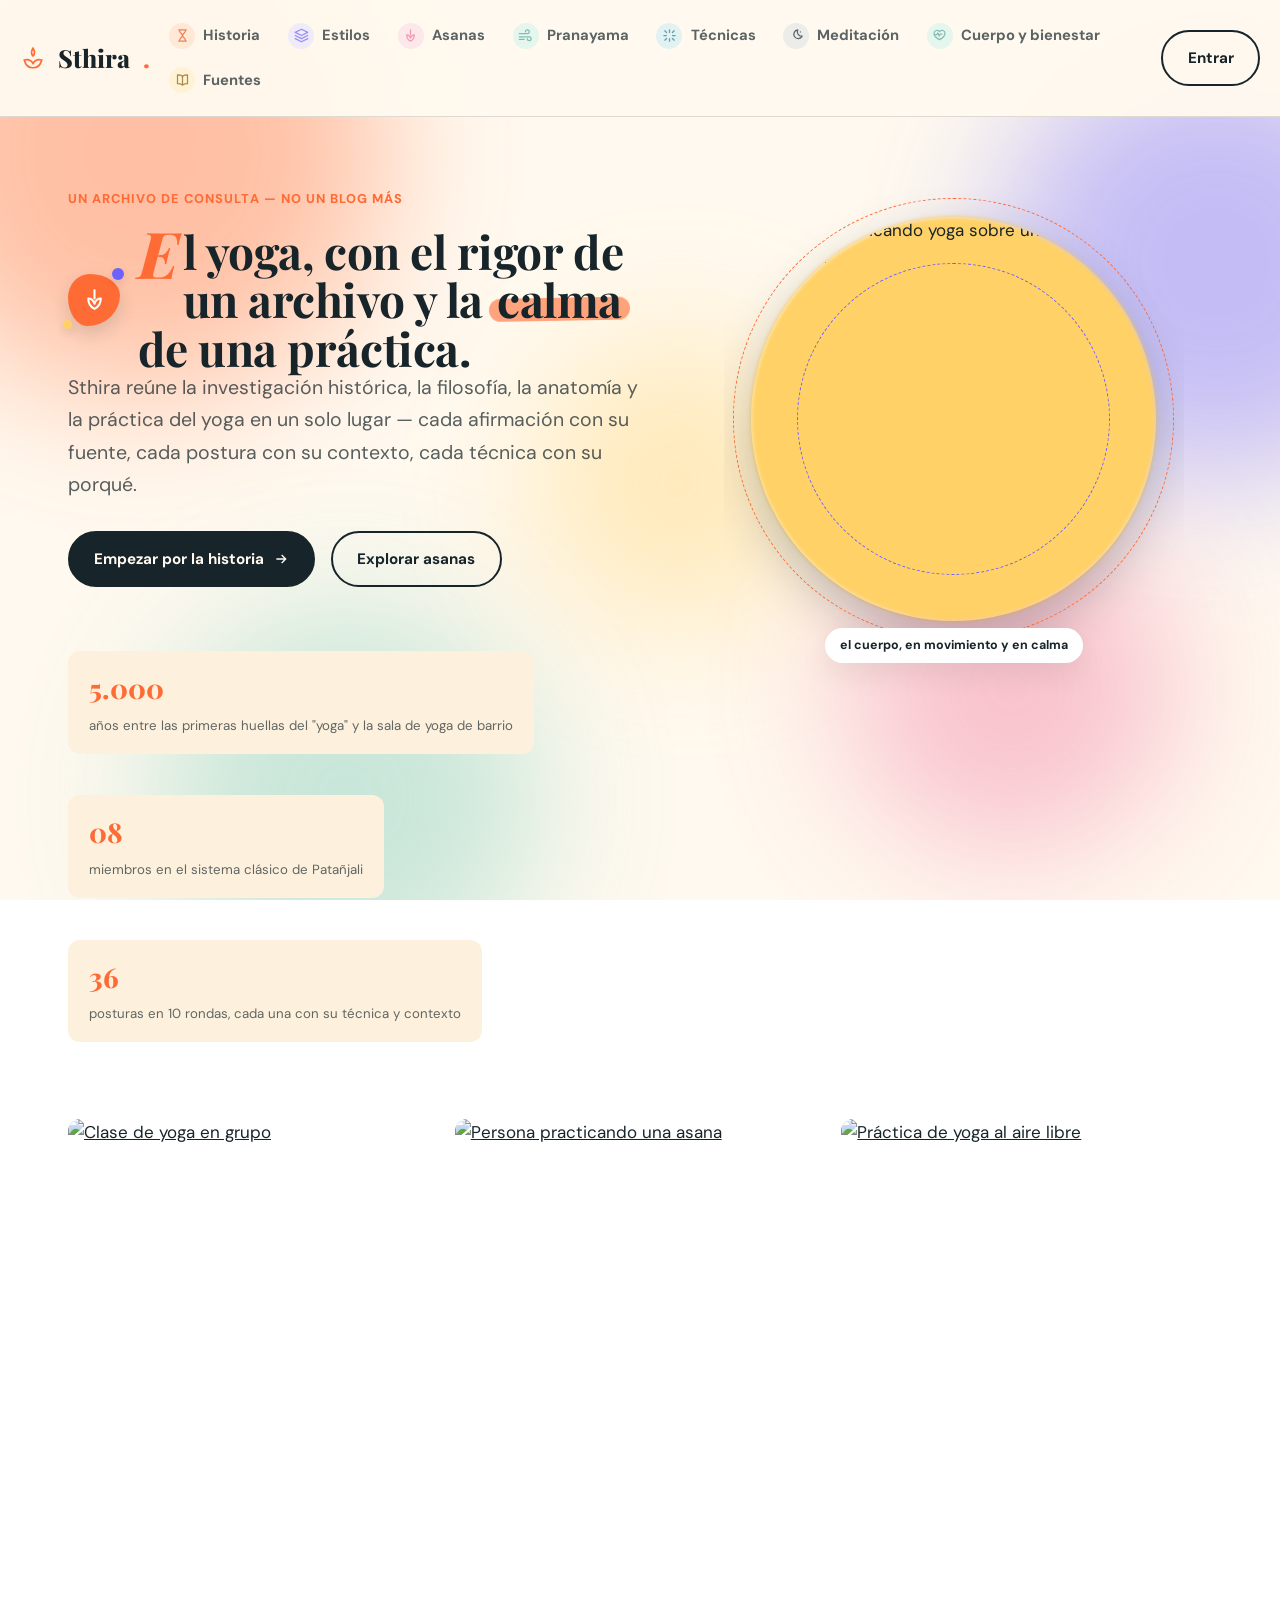
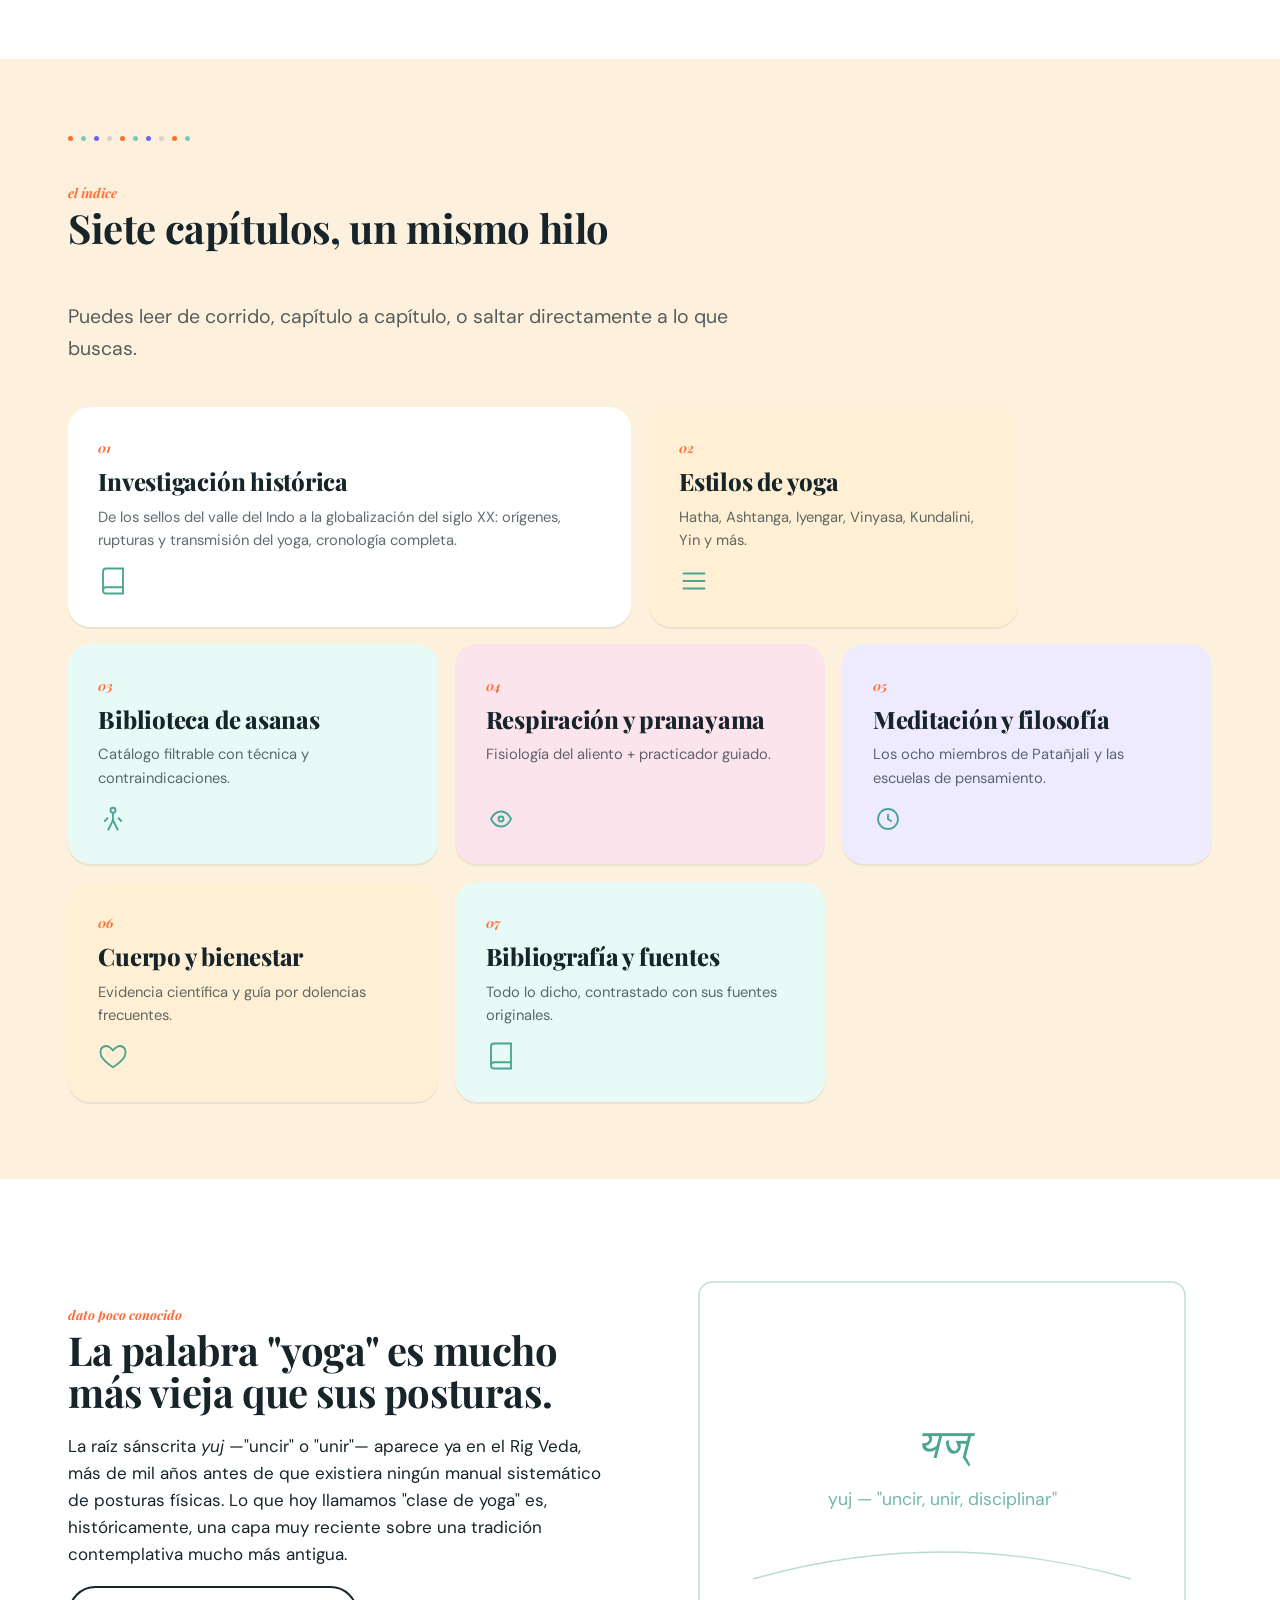
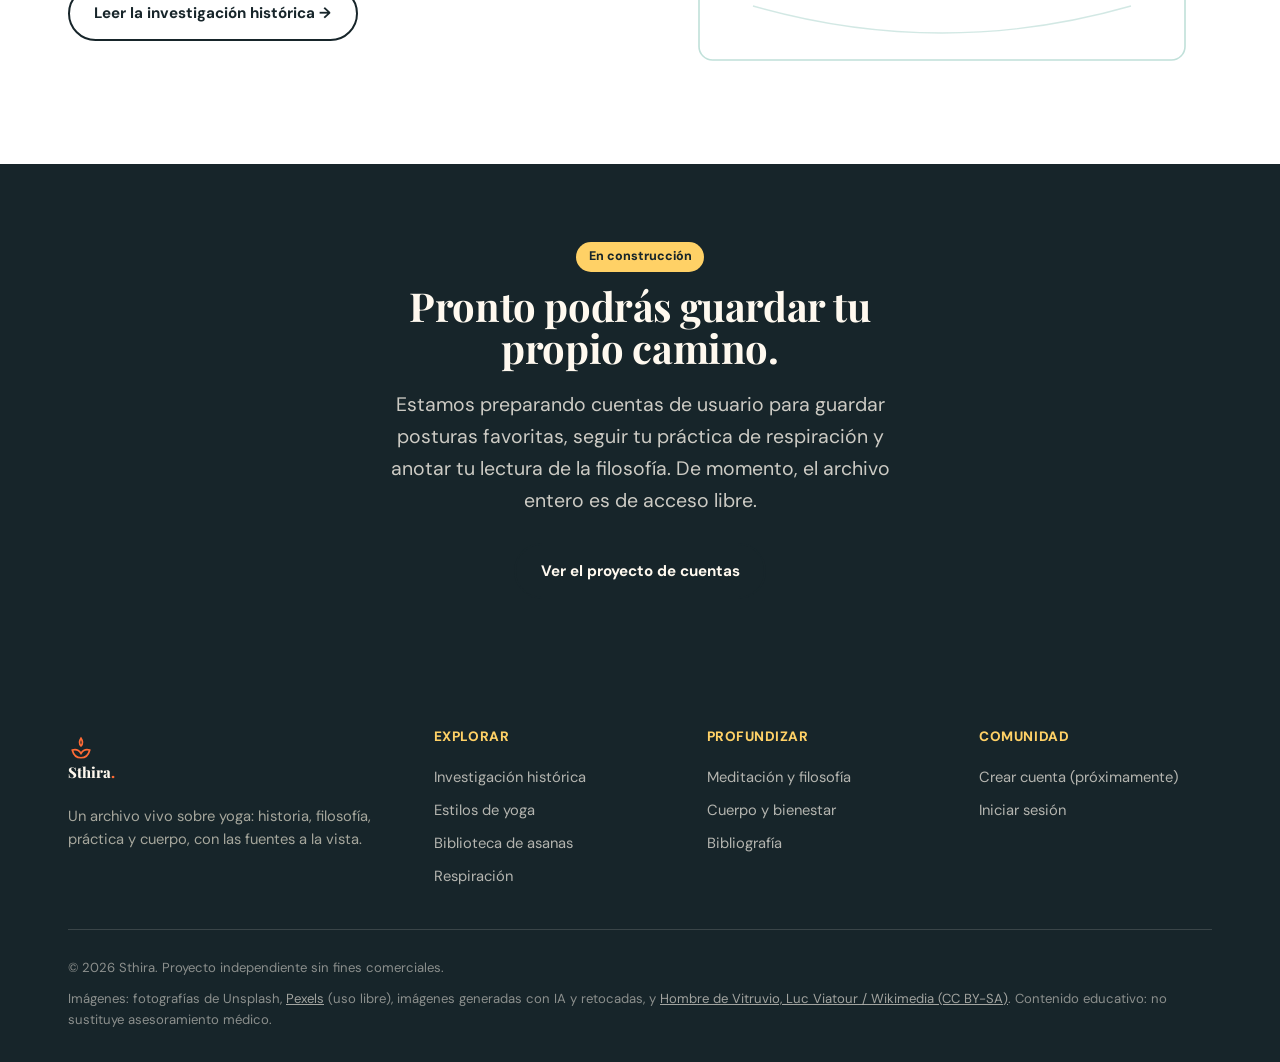
==== commit 14a95fe9: "Anade nueve fichas de asanas intermedias y avanzadas pendientes de foto - De pie: Utthita Parsvakona" ====
--- a/index.html
+++ b/index.html
@@ -19,7 +19,7 @@
 <meta name="twitter:title" content="Sthira — un archivo vivo sobre yoga">
 <meta name="twitter:description" content="Historia, filosofía, asanas, respiración y ciencia del yoga, con las fuentes siempre a la vista.">
 <meta name="twitter:image" content="https://images.unsplash.com/photo-1484452330304-377cdeb05340?auto=format&fit=crop&w=1200&h=630&q=80">
-<link rel="stylesheet" href="css/styles.css?v=18">
+<link rel="stylesheet" href="css/styles.css?v=22">
 <script type="application/ld+json">
 {
   "@context": "https://schema.org",
@@ -92,7 +92,7 @@
         <div class="facts-strip">
           <div class="fact"><span class="fact-num">5.000</span><span class="fact-label">años entre las primeras huellas del "yoga" y la sala de yoga de barrio</span></div>
           <div class="fact"><span class="fact-num">08</span><span class="fact-label">miembros en el sistema clásico de Patañjali</span></div>
-          <div class="fact"><span class="fact-num">30</span><span class="fact-label">posturas en 10 rondas, cada una con su técnica y contexto</span></div>
+          <div class="fact"><span class="fact-num">36</span><span class="fact-label">posturas en 10 rondas, cada una con su técnica y contexto</span></div>
         </div>
       </div>
 
@@ -250,6 +250,6 @@
   </div>
 </footer>
 
-<script src="js/main.js?v=18"></script>
+<script src="js/main.js?v=22"></script>
 </body>
 </html>
--- a/css/styles.css
+++ b/css/styles.css
@@ -466,7 +466,7 @@
 .accordion-trigger svg{ width:20px; height:20px; flex:none; transition: transform .2s ease; color: var(--orange); }
 .accordion-item.open .accordion-trigger svg{ transform: rotate(45deg); }
 .accordion-panel{ max-height:0; overflow:hidden; transition: max-height .28s ease; }
-.accordion-item.open .accordion-panel{ max-height: 800px; }
+.accordion-item.open .accordion-panel{ max-height: 1400px; }
 .accordion-inner{ padding: 0 0 1.5rem 0; color: var(--ink); opacity:.78; }
 .accordion-inner p:last-child{ margin-bottom:0; }
 
@@ -671,3 +671,18 @@
 .center{ text-align:center; }
 .visually-hidden{ position:absolute !important; width:1px;height:1px; overflow:hidden; clip:rect(0 0 0 0); white-space:nowrap; }
 :focus-visible{ outline: 2.5px solid var(--orange); outline-offset:2px; }
+
+/* ===== Pranayama por familias ===== */
+.rule-strip{ display:grid; grid-template-columns:repeat(3,1fr); gap:.8rem; margin-bottom:1.4rem; }
+.rule-strip div{ background:var(--cream-2); border-radius:var(--radius-s); padding:.9rem 1rem; display:flex; flex-direction:column; gap:.15rem; font-size:.9rem; }
+.rule-strip span{ font-family:var(--serif); font-weight:700; font-size:1.15rem; color:var(--mint-d); }
+.family-nav{ display:flex; flex-wrap:wrap; gap:.6rem; margin-bottom:2.5rem; }
+.family-nav a{ padding:.5em 1.1em; border-radius:var(--pill); background:var(--cream-2); color:var(--ink); font-weight:700; font-size:.9rem; text-decoration:none; }
+.family-nav a:hover{ background:var(--mint); }
+.family{ margin-top:3rem; scroll-margin-top:90px; }
+.family h3{ margin-bottom:.5rem; }
+.family-intro{ max-width:70ch; margin-bottom:1.2rem; }
+.steps{ margin:.2rem 0 1rem 1.2rem; padding:0; }
+.steps li{ margin-bottom:.35rem; }
+.family-sources{ margin-top:3rem; font-size:.9rem; opacity:.8; }
+@media (max-width:640px){ .rule-strip{ grid-template-columns:1fr; } }
